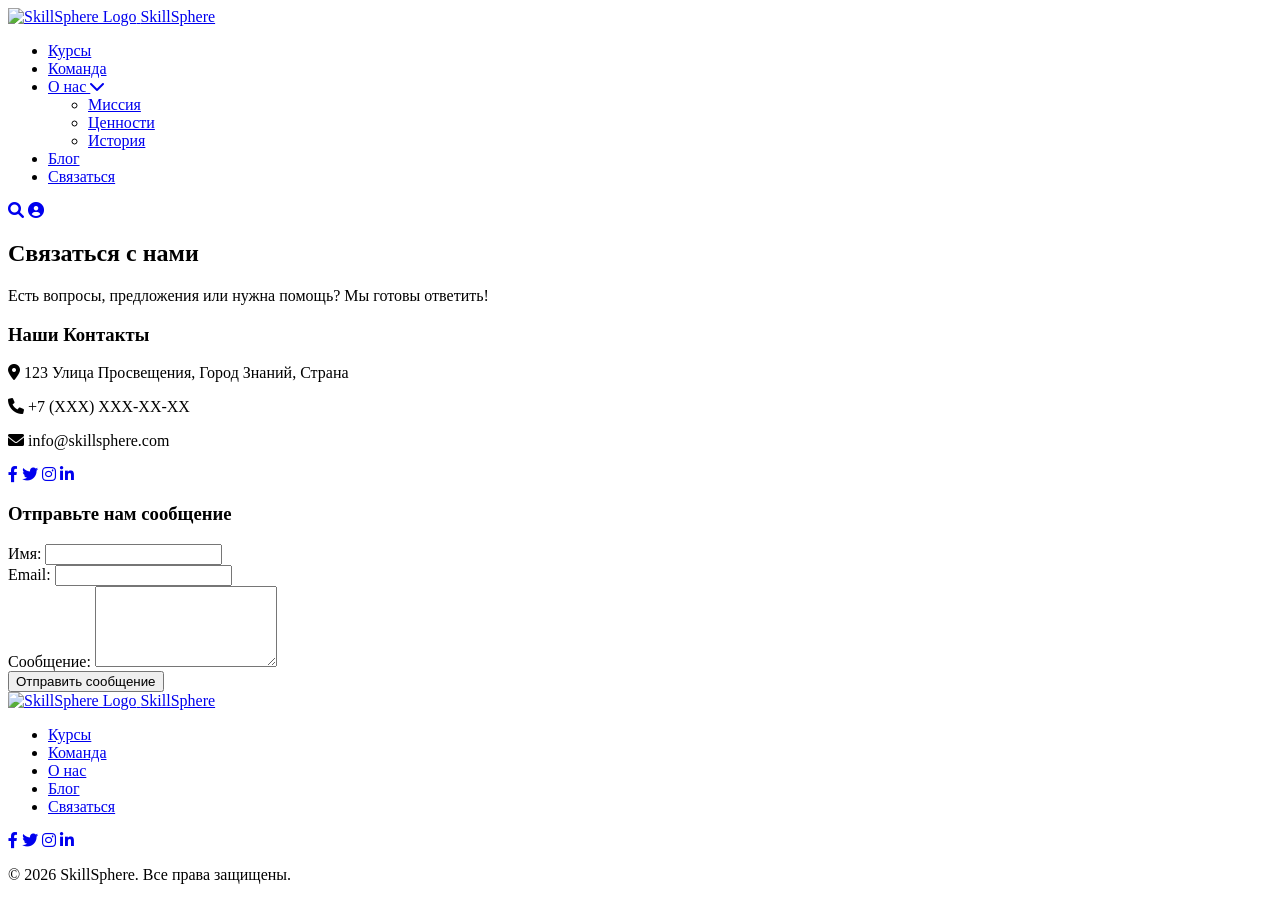
==== contact.html @ 9352e116 "Rename contact.html.txt to contact.html" ====
<!DOCTYPE html>
<html lang="ru">
<head>
    <meta charset="UTF-8">
    <meta name="viewport" content="width=device-width, initial-scale=1.0">
    <title>Связаться - SkillSphere</title>
    <link rel="stylesheet" href="style.css">
    <link rel="preconnect" href="https://fonts.googleapis.com">
    <link rel="preconnect" href="https://fonts.gstatic.com" crossorigin>
    <link href="https://fonts.googleapis.com/css2?family=Montserrat:wght@400;500;600;700&display=swap" rel="stylesheet">
    <link rel="stylesheet" href="https://cdnjs.cloudflare.com/ajax/libs/font-awesome/6.0.0-beta3/css/all.min.css">
</head>
<body>
    <header class="header">
        <div class="container">
            <a href="index.html" class="logo">
                <img src="https://i.imgur.com/G9CjH9l.png" alt="SkillSphere Logo">
                <span>SkillSphere</span>
            </a>
            <nav class="nav">
                <ul class="nav-list">
                    <li><a href="courses.html">Курсы</a></li>
                    <li><a href="team.html">Команда</a></li>
                    <li class="dropdown">
                        <a href="#" class="dropdown-toggle">О нас <i class="fas fa-chevron-down"></i></a>
                        <ul class="dropdown-menu">
                            <li><a href="#">Миссия</a></li>
                            <li><a href="#">Ценности</a></li>
                            <li><a href="#">История</a></li>
                        </ul>
                    </li>
                    <li><a href="#">Блог</a></li>
                    <li><a href="contact.html" class="active">Связаться</a></li>
                </ul>
            </nav>
            <div class="header-actions">
                <a href="#" class="btn-icon"><i class="fas fa-search"></i></a>
                <a href="#" class="btn-icon"><i class="fas fa-user-circle"></i></a>
            </div>
        </div>
    </header>

    <main>
        <section class="page-hero bg-light-gray">
            <div class="container">
                <h1>Связаться с нами</h1>
                <p class="subtitle">Есть вопросы, предложения или нужна помощь? Мы готовы ответить!</p>
            </div>
        </section>

        <section class="contact-section section-padding">
            <div class="container">
                <div class="contact-grid">
                    <div class="contact-info">
                        <h3>Наши Контакты</h3>
			<p><i class="fas fa-map-marker-alt"></i> 123 Улица Просвещения, Город Знаний, Страна</p>
                        <p><i class="fas fa-phone"></i> +7 (XXX) XXX-XX-XX</p>
                        <p><i class="fas fa-envelope"></i> info@skillsphere.com</p>
                        <div class="social-links">
                            <a href="#"><i class="fab fa-facebook-f"></i></a>
                            <a href="#"><i class="fab fa-twitter"></i></a>
                            <a href="#"><i class="fab fa-instagram"></i></a>
                            <a href="#"><i class="fab fa-linkedin-in"></i></a>
                        </div>
                    </div>
                    <div class="contact-form-wrapper">
                        <h3>Отправьте нам сообщение</h3>
                        <form class="contact-form">
                            <div class="form-group">
                                <label for="name">Имя:</label>
                                <input type="text" id="name" name="name" required>
                            </div>
                            <div class="form-group">
                                <label for="email">Email:</label>
                                <input type="email" id="email" name="email" required>
                            </div>
                            <div class="form-group">
                                <label for="message">Сообщение:</label>
                                <textarea id="message" name="message" rows="5" required></textarea>
                            </div>
                            <button type="submit" class="btn btn-primary">Отправить сообщение</button>
                        </form>
                    </div>
                </div>
            </div>
        </section>
    </main>

    <footer class="footer">
        <div class="container">
            <div class="footer-top">
                <a href="index.html" class="logo">
                    <img src="https://i.imgur.com/G9CjH9l.png" alt="SkillSphere Logo">
                    <span>SkillSphere</span>
                </a>
                <nav class="footer-nav">
                    <ul>
                        <li><a href="courses.html">Курсы</a></li>
                        <li><a href="team.html">Команда</a></li>
                        <li><a href="#">О нас</a></li>
                        <li><a href="#">Блог</a></li>
                        <li><a href="contact.html">Связаться</a></li>
                    </ul>
                </nav>
                <div class="social-links">
                    <a href="#"><i class="fab fa-facebook-f"></i></a>
                    <a href="#"><i class="fab fa-twitter"></i></a>
                    <a href="#"><i class="fab fa-instagram"></i></a>
                    <a href="#"><i class="fab fa-linkedin-in"></i></a>
                </div>
            </div>
            <div class="footer-bottom">
                <p>&copy; 2026 SkillSphere. Все права защищены.</p>
            </div>
        </div>
    </footer>

    <script src="script.js"></script>
</body>
</html>
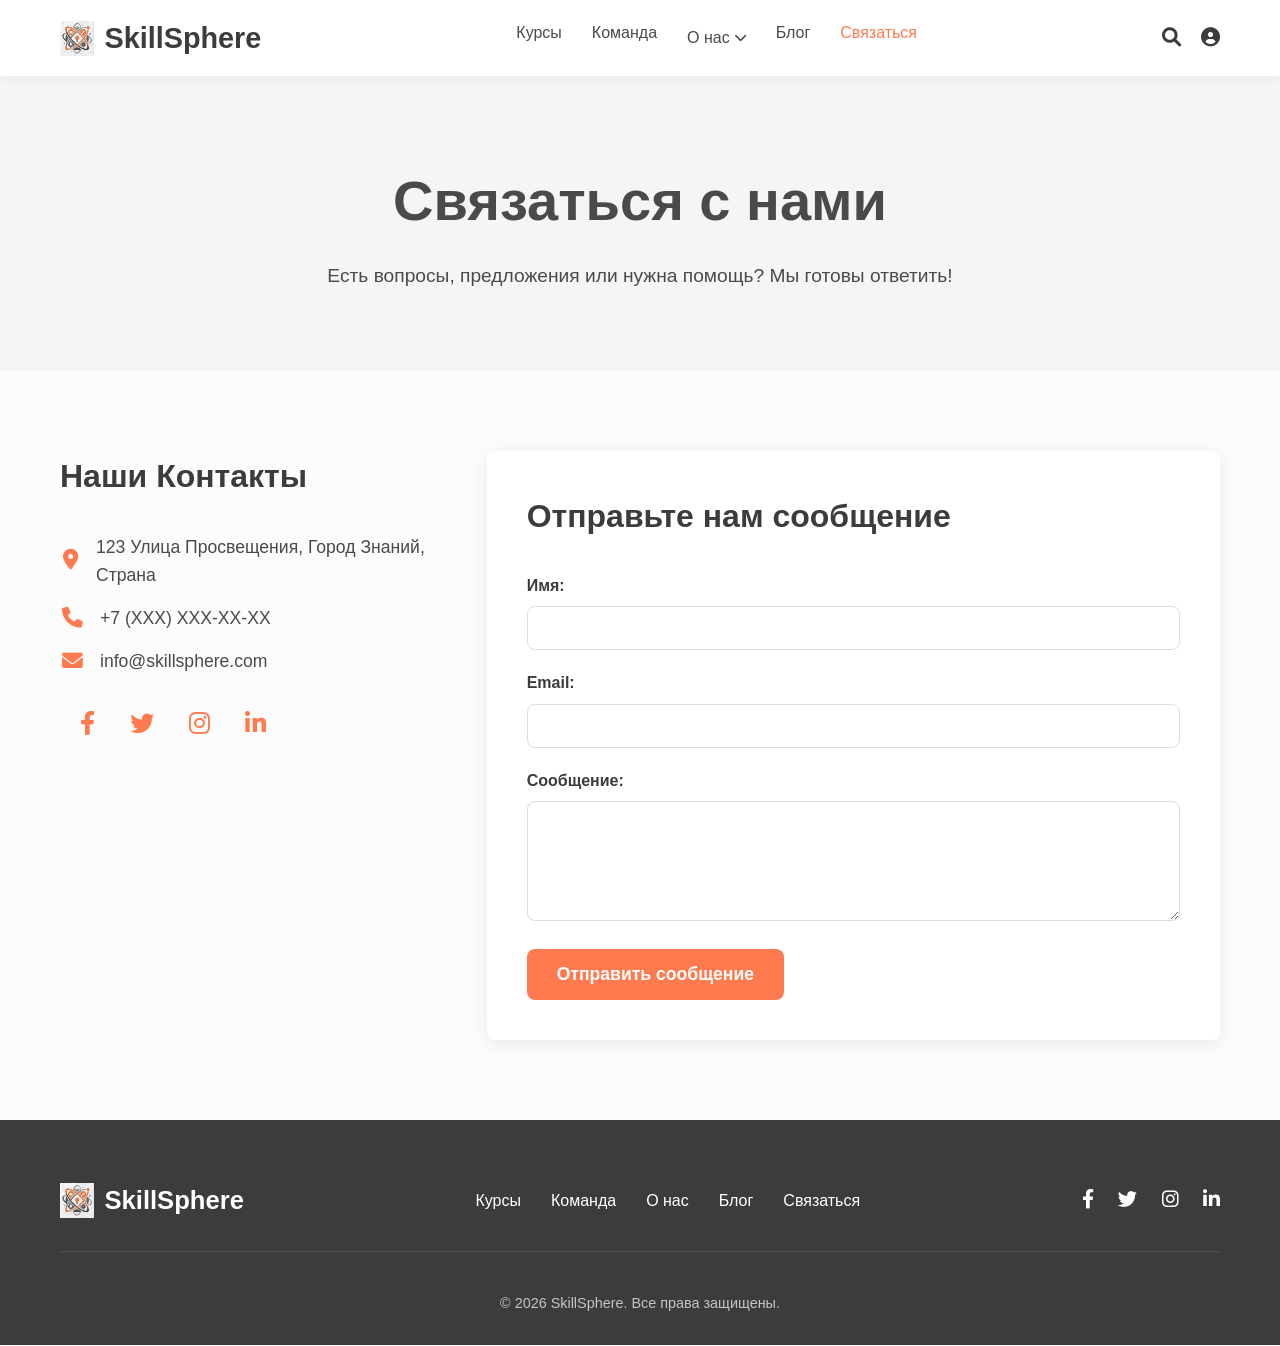
==== commit bba63cb3: "Update contact.html" ====
--- a/contact.html
+++ b/contact.html
@@ -14,7 +14,7 @@
     <header class="header">
         <div class="container">
             <a href="index.html" class="logo">
-                <img src="https://i.imgur.com/G9CjH9l.png" alt="SkillSphere Logo">
+                <img src="assets/logo.png" alt="SkillSphere Logo">
                 <span>SkillSphere</span>
             </a>
             <nav class="nav">
@@ -90,7 +90,7 @@
         <div class="container">
             <div class="footer-top">
                 <a href="index.html" class="logo">
-                    <img src="https://i.imgur.com/G9CjH9l.png" alt="SkillSphere Logo">
+                    <img src="assets/logo.png" alt="SkillSphere Logo">
                     <span>SkillSphere</span>
                 </a>
                 <nav class="footer-nav">
--- a/style.css
+++ b/style.css
@@ -0,0 +1,842 @@
+/* Переменные фирменного стиля */
+:root {
+    --primary-color: #FF7B4F; /* Оранжевый из макета */
+    --secondary-color: #3C3C3C; /* Темно-серый из макета */
+    --text-color: #4A4A4A;
+    --light-gray: #F5F5F5;
+    --white-color: #ffffff;
+    --border-radius: 8px;
+    --transition-speed: 0.3s;
+}
+
+/* Общий сброс стилей и базовые настройки */
+* {
+    box-sizing: border-box;
+    margin: 0;
+    padding: 0;
+}
+
+html {
+    scroll-behavior: smooth;
+}
+
+body {
+    font-family: 'Montserrat', sans-serif;
+    line-height: 1.6;
+    color: var(--text-color);
+    background-color: #fcfcfc;
+}
+
+a {
+    text-decoration: none;
+    color: inherit;
+}
+
+ul {
+    list-style: none;
+}
+
+img {
+    max-width: 100%;
+    height: auto;
+    display: block;
+}
+
+/* Контейнер для центрирования контента */
+.container {
+    max-width: 1200px;
+    margin: 0 auto;
+    padding: 0 20px;
+}
+
+/* Общие секции и заголовки */
+.section-padding {
+    padding: 80px 0;
+}
+
+.section-header {
+    display: flex;
+    justify-content: space-between;
+    align-items: center;
+    margin-bottom: 40px;
+}
+
+.section-header h2,
+h2 {
+    font-size: 2.5rem;
+    color: var(--secondary-color);
+    font-weight: 700;
+}
+
+.subtitle {
+    font-size: 1.3rem;
+    color: var(--text-color);
+    margin-top: 15px;
+}
+
+/* Кнопки */
+.btn {
+    display: inline-block;
+    padding: 12px 25px;
+    border-radius: var(--border-radius);
+    font-weight: 600;
+    text-align: center;
+    transition: all var(--transition-speed) ease;
+    cursor: pointer;
+    border: none;
+}
+
+.btn-primary {
+    background-color: var(--primary-color);
+    color: var(--white-color);
+}
+
+.btn-primary:hover {
+    background-color: #e66a3d; /* Чуть темнее оранжевый */
+    transform: translateY(-2px);
+    box-shadow: 0 5px 15px rgba(0, 0, 0, 0.1);
+}
+
+.btn-icon {
+    font-size: 1.2rem;
+    color: var(--secondary-color);
+    transition: color var(--transition-speed) ease;
+}
+
+.btn-icon:hover {
+    color: var(--primary-color);
+}
+
+.arrow-btn {
+    background-color: var(--light-gray);
+    border: 1px solid #ddd;
+    width: 40px;
+    height: 40px;
+    border-radius: 50%;
+    display: inline-flex;
+    justify-content: center;
+    align-items: center;
+    margin-left: 10px;
+    cursor: pointer;
+    transition: background-color var(--transition-speed) ease, color var(--transition-speed) ease;
+    color: var(--secondary-color);
+}
+
+.arrow-btn:hover {
+    background-color: var(--primary-color);
+    color: var(--white-color);
+}
+
+/* Шапка сайта */
+.header {
+    background-color: var(--white-color);
+    padding: 15px 0;
+    box-shadow: 0 2px 10px rgba(0, 0, 0, 0.05);
+    position: sticky;
+    top: 0;
+    z-index: 1000;
+}
+
+.header .container {
+    display: flex;
+    justify-content: space-between;
+    align-items: center;
+}
+
+.logo {
+    display: flex;
+    align-items: center;
+    font-size: 1.8rem;
+    font-weight: 700;
+    color: var(--secondary-color);
+}
+
+.logo img {
+    height: 35px;
+    margin-right: 10px;
+}
+
+.nav-list {
+    display: flex;
+}
+
+.nav-list li {
+    position: relative;
+    margin-left: 30px;
+}
+
+.nav-list a {
+    color: var(--text-color);
+    font-weight: 500;
+    padding: 5px 0;
+    transition: color var(--transition-speed) ease;
+}
+
+.nav-list a.active,
+.nav-list a:hover {
+    color: var(--primary-color);
+}
+
+/* Выпадающее меню */
+.dropdown-toggle {
+    display: flex;
+    align-items: center;
+}
+.dropdown-toggle i {
+    margin-left: 5px;
+    font-size: 0.8em;
+    transition: transform var(--transition-speed) ease;
+}
+
+.dropdown-menu {
+    position: absolute;
+    top: 100%;
+    left: 0;
+    background-color: var(--white-color);
+    box-shadow: 0 4px 15px rgba(0, 0, 0, 0.1);
+    border-radius: var(--border-radius);
+    min-width: 160px;
+    opacity: 0;
+    visibility: hidden;
+    transform: translateY(10px);
+    transition: opacity var(--transition-speed) ease, transform var(--transition-speed) ease, visibility var(--transition-speed) ease;
+    padding: 10px 0;
+    z-index: 1001;
+}
+
+.dropdown:hover .dropdown-menu {
+    opacity: 1;
+    visibility: visible;
+    transform: translateY(0);
+}
+.dropdown:hover .dropdown-toggle i {
+    transform: rotate(180deg);
+}
+
+.dropdown-menu li {
+    margin: 0;
+}
+
+.dropdown-menu a {
+    padding: 10px 20px;
+    display: block;
+    white-space: nowrap;
+    color: var(--text-color);
+}
+
+.dropdown-menu a:hover {
+    background-color: var(--light-gray);
+    color: var(--primary-color);
+}
+
+.header-actions {
+    display: flex;
+    align-items: center;
+}
+.header-actions .btn-icon {
+    margin-left: 20px;
+}
+
+/* Секция Hero */
+.hero {
+    background-color: #fcfcfc;
+    text-align: center;
+    padding: 100px 0;
+}
+
+.hero-content {
+    max-width: 800px;
+    margin: 0 auto;
+}
+
+.hero-logo-animation {
+    width: 150px;
+    height: 150px;
+    margin: 0 auto 30px;
+    display: flex;
+    justify-content: center;
+    align-items: center;
+    opacity: 0; /* Изначально скрыт для анимации */
+    animation: bounceIn 1s ease-out forwards; /* Анимация логотипа */
+}
+
+.hero-logo-animation img {
+    width: 100%;
+    height: 100%;
+    object-fit: contain;
+}
+
+@keyframes bounceIn {
+    0% {
+        opacity: 0;
+        transform: scale(0.3);
+    }
+    50% {
+        opacity: 1;
+        transform: scale(1.05);
+    }
+    70% {
+        transform: scale(0.9);
+    }
+    100% {
+        opacity: 1;
+        transform: scale(1);
+    }
+}
+
+.hero h1 {
+    font-size: 4rem;
+    color: var(--secondary-color);
+    margin-bottom: 15px;
+    font-weight: 700;
+}
+
+.hero .subtitle {
+    font-size: 1.5rem;
+    color: var(--text-color);
+    max-width: 600px;
+    margin: 0 auto;
+}
+
+/* Секция Курсов */
+.course-grid {
+    display: grid;
+    grid-template-columns: repeat(auto-fit, minmax(280px, 1fr));
+    gap: 30px;
+}
+
+.course-card {
+    background-color: var(--white-color);
+    padding: 30px;
+    border-radius: var(--border-radius);
+    box-shadow: 0 4px 15px rgba(0, 0, 0, 0.05);
+    text-align: center;
+    transition: transform var(--transition-speed) ease, box-shadow var(--transition-speed) ease;
+}
+
+.course-card:hover {
+    transform: translateY(-10px);
+    box-shadow: 0 8px 25px rgba(0, 0, 0, 0.1);
+}
+
+.card-icon {
+    width: 80px;
+    height: 80px;
+    background-color: var(--primary-color);
+    border-radius: 50%;
+    display: flex;
+    justify-content: center;
+    align-items: center;
+    margin: 0 auto 20px;
+    font-size: 2.5rem;
+    color: var(--white-color);
+}
+
+.course-card h3 {
+    font-size: 1.4rem;
+    color: var(--secondary-color);
+    margin-bottom: 10px;
+}
+
+/* Секция Преподавателей */
+.bg-light-gray {
+    background-color: var(--light-gray);
+}
+
+.teacher-grid {
+    display: grid;
+    grid-template-columns: repeat(auto-fit, minmax(250px, 1fr));
+    gap: 30px;
+}
+
+.teacher-card {
+    background-color: var(--white-color);
+    padding: 25px;
+    border-radius: var(--border-radius);
+    box-shadow: 0 4px 15px rgba(0, 0, 0, 0.05);
+    text-align: center;
+    transition: transform var(--transition-speed) ease, box-shadow var(--transition-speed) ease;
+}
+
+.teacher-card:hover {
+    transform: translateY(-10px);
+    box-shadow: 0 8px 25px rgba(0, 0, 0, 0.1);
+}
+
+.teacher-card img {
+    width: 120px;
+    height: 120px;
+    border-radius: 50%;
+    object-fit: cover;
+    margin: 0 auto 15px;
+    border: 4px solid var(--primary-color);
+}
+
+.teacher-card h3 {
+    font-size: 1.3rem;
+    color: var(--secondary-color);
+    margin-bottom: 5px;
+}
+
+.teacher-card p {
+    color: var(--text-color);
+    font-size: 0.95rem;
+}
+
+/* Секция Портфолио */
+.portfolio-grid {
+    display: grid;
+    grid-template-columns: repeat(auto-fit, minmax(250px, 1fr));
+    gap: 20px;
+}
+
+.portfolio-item {
+    overflow: hidden;
+    border-radius: var(--border-radius);
+    box-shadow: 0 4px 15px rgba(0, 0, 0, 0.05);
+    transition: transform var(--transition-speed) ease, box-shadow var(--transition-speed) ease;
+}
+
+.portfolio-item:hover {
+    transform: scale(1.03);
+    box-shadow: 0 8px 25px rgba(0, 0, 0, 0.1);
+}
+
+.portfolio-item img {
+    width: 100%;
+    height: 200px;
+    object-fit: cover;
+    display: block;
+}
+
+/* Секция CTA (Call to Action) */
+.cta-section {
+    background-color: var(--secondary-color);
+    color: var(--white-color);
+    padding: 80px 0;
+    text-align: center;
+    background-image: url('https://i.imgur.com/G9CjH9l.png'); /* Изображение для фона, если нужно */
+    background-size: cover;
+    background-position: center;
+    position: relative;
+    z-index: 1;
+}
+
+.cta-section::before {
+    content: '';
+    position: absolute;
+    top: 0;
+    left: 0;
+    width: 100%;
+    height: 100%;
+    background-color: rgba(0, 0, 0, 0.6); /* Темный оверлей для читаемости текста */
+    z-index: -1;
+}
+
+.cta-section h3 {
+    font-size: 2.5rem;
+    margin-bottom: 30px;
+    font-weight: 700;
+}
+
+/* Секция FAQ (Аккордеон) */
+.accordion-item {
+    background-color: var(--white-color);
+    border: 1px solid #eee;
+    border-radius: var(--border-radius);
+    margin-bottom: 15px;
+    overflow: hidden;
+    box-shadow: 0 2px 10px rgba(0, 0, 0, 0.03);
+}
+
+.accordion-header {
+    width: 100%;
+    background-color: var(--white-color);
+    padding: 20px 25px;
+    font-size: 1.15rem;
+    font-weight: 600;
+    color: var(--secondary-color);
+    text-align: left;
+    border: none;
+    cursor: pointer;
+    display: flex;
+    justify-content: space-between;
+    align-items: center;
+    transition: background-color var(--transition-speed) ease;
+}
+
+.accordion-header:hover {
+    background-color: var(--light-gray);
+}
+
+.accordion-header::after {
+    content: '\002B'; /* Знак плюс */
+    font-size: 1.5rem;
+    color: var(--primary-color);
+    transition: transform var(--transition-speed) ease;
+}
+
+.accordion-header.active::after {
+    content: '\2212'; /* Знак минус */
+    transform: rotate(0deg);
+}
+
+.accordion-content {
+    padding: 0 25px;
+    max-height: 0;
+    overflow: hidden;
+    transition: max-height var(--transition-speed) ease-out, padding var(--transition-speed) ease-out;
+    color: var(--text-color);
+}
+
+.accordion-content.active {
+    max-height: 200px; /* Достаточно для большинства ответов, можно увеличить */
+    padding: 15px 25px 25px;
+}
+
+/* Футер */
+.footer {
+    background-color: var(--secondary-color);
+    color: var(--white-color);
+    padding: 60px 0 30px;
+}
+
+.footer-top {
+    display: flex;
+    justify-content: space-between;
+    align-items: center;
+    margin-bottom: 40px;
+    padding-bottom: 30px;
+    border-bottom: 1px solid rgba(255, 255, 255, 0.1);
+}
+
+.footer .logo {
+    color: var(--white-color);
+    font-size: 1.6rem;
+}
+
+.footer-nav ul {
+    display: flex;
+}
+
+.footer-nav li {
+    margin-left: 30px;
+}
+
+.footer-nav a {
+    color: var(--white-color);
+    transition: color var(--transition-speed) ease;
+}
+
+.footer-nav a:hover {
+    color: var(--primary-color);
+}
+
+.social-links a {
+    font-size: 1.2rem;
+    color: var(--white-color);
+    margin-left: 20px;
+    transition: color var(--transition-speed) ease;
+}
+
+.social-links a:hover {
+    color: var(--primary-color);
+}
+
+.footer-bottom {
+    text-align: center;
+    font-size: 0.9rem;
+    opacity: 0.7;
+    margin-top: 20px;
+}
+
+/* Стили для внутренних страниц (Page Hero) */
+.page-hero {
+    background-color: var(--light-gray);
+    padding: 80px 0;
+    text-align: center;
+}
+
+.page-hero h1 {
+    font-size: 3.5rem;
+    margin-bottom: 15px;
+}
+
+.page-hero .subtitle {
+    font-size: 1.2rem;
+    max-width: 800px;
+    margin: 0 auto;
+}
+
+/* Стили для страницы "Курсы" */
+.search-bar {
+    display: flex;
+    justify-content: center;
+    margin-top: 40px;
+    max-width: 600px;
+    margin-left: auto;
+    margin-right: auto;
+    background-color: var(--white-color);
+    border-radius: var(--border-radius);
+    box-shadow: 0 4px 15px rgba(0, 0, 0, 0.05);
+    overflow: hidden;
+}
+
+.search-bar input {
+    flex-grow: 1;
+    border: none;
+    padding: 15px 20px;
+    font-size: 1rem;
+    outline: none;
+}
+
+.search-bar button {
+    background-color: var(--primary-color);
+    color: var(--white-color);
+    border: none;
+    padding: 15px 20px;
+    cursor: pointer;
+    font-size: 1.2rem;
+    transition: background-color var(--transition-speed) ease;
+}
+
+.search-bar button:hover {
+    background-color: #e66a3d;
+}
+
+.course-card.detailed-card {
+    display: flex;
+    flex-direction: column;
+    justify-content: space-between;
+    text-align: left;
+}
+
+.course-card.detailed-card h3 {
+    margin-top: 15px;
+    margin-bottom: 10px;
+}
+
+.course-card.detailed-card p {
+    font-size: 0.95rem;
+    color: #666;
+    margin-bottom: 20px;
+    flex-grow: 1; /* Позволяет параграфу занимать доступное пространство */
+}
+
+.course-card.detailed-card .btn {
+    width: fit-content;
+    margin-top: auto; /* Прижимает кнопку к низу карточки */
+}
+
+
+/* Стили для страницы "Контакты" */
+.contact-grid {
+    display: grid;
+    grid-template-columns: 1fr 2fr;
+    gap: 60px;
+    align-items: flex-start;
+}
+
+.contact-info h3,
+.contact-form-wrapper h3 {
+    font-size: 2rem;
+    color: var(--secondary-color);
+    margin-bottom: 30px;
+}
+
+.contact-info p {
+    margin-bottom: 15px;
+    display: flex;
+    align-items: center;
+    font-size: 1.1rem;
+}
+
+.contact-info p i {
+    margin-right: 15px;
+    color: var(--primary-color);
+    font-size: 1.3rem;
+    width: 25px; /* Фиксированная ширина для выравнивания иконок */
+    text-align: center;
+}
+
+.contact-info .social-links {
+    margin-top: 30px;
+    display: flex;
+    gap: 15px;
+}
+.contact-info .social-links a {
+    color: var(--primary-color);
+    font-size: 1.5rem;
+}
+
+.contact-form-wrapper {
+    background-color: var(--white-color);
+    padding: 40px;
+    border-radius: var(--border-radius);
+    box-shadow: 0 4px 20px rgba(0, 0, 0, 0.08);
+}
+
+.contact-form .form-group {
+    margin-bottom: 20px;
+}
+
+.contact-form label {
+    display: block;
+    margin-bottom: 8px;
+    font-weight: 600;
+    color: var(--secondary-color);
+}
+
+.contact-form input[type="text"],
+.contact-form input[type="email"],
+.contact-form textarea {
+    width: 100%;
+    padding: 12px 15px;
+    border: 1px solid #ddd;
+    border-radius: var(--border-radius);
+    font-size: 1rem;
+    transition: border-color var(--transition-speed) ease, box-shadow var(--transition-speed) ease;
+}
+
+.contact-form input:focus,
+.contact-form textarea:focus {
+    border-color: var(--primary-color);
+    box-shadow: 0 0 0 3px rgba(255, 123, 79, 0.2);
+    outline: none;
+}
+
+.contact-form textarea {
+    resize: vertical;
+    min-height: 120px;
+}
+
+.contact-form .btn-primary {
+    width: auto;
+    padding: 15px 30px;
+    font-size: 1.1rem;
+}
+
+
+/* Адаптивность */
+@media (max-width: 992px) {
+    .header .container {
+        flex-wrap: wrap;
+        justify-content: center;
+    }
+    .logo {
+        flex-basis: 100%;
+        justify-content: center;
+        margin-bottom: 15px;
+    }
+    .nav {
+        order: 3; /* Смещение навигации ниже */
+        flex-basis: 100%;
+        margin-top: 15px;
+    }
+    .nav-list {
+        flex-direction: column;
+        align-items: center;
+        width: 100%;
+    }
+    .nav-list li {
+        margin: 10px 0;
+    }
+    .dropdown-menu {
+        position: static; /* На мобильных меню становится статичным */
+        box-shadow: none;
+        border-radius: 0;
+        opacity: 1;
+        visibility: visible;
+        transform: translateY(0);
+        max-height: 0; /* Управляем видимостью через max-height */
+        overflow: hidden;
+        transition: max-height var(--transition-speed) ease-out;
+        padding: 0;
+        background-color: transparent;
+        border-top: 1px solid rgba(0, 0, 0, 0.05);
+        border-bottom: 1px solid rgba(0, 0, 0, 0.05);
+    }
+    .dropdown.active .dropdown-menu { /* .active класс для JS */
+         max-height: 150px; /* Достаточно для 3-4 пунктов меню */
+         padding: 10px 0;
+    }
+    .dropdown-menu a {
+        padding: 8px 15px;
+        text-align: center;
+    }
+    .dropdown-toggle i {
+         display: inline-block; /* Показываем стрелку */
+    }
+    .header-actions {
+        order: 2; /* Действия справа от лого */
+        flex-basis: auto;
+        margin-left: auto;
+    }
+
+    .hero h1 {
+        font-size: 3rem;
+    }
+    .hero .subtitle {
+        font-size: 1.2rem;
+    }
+
+    .section-header {
+        flex-direction: column;
+        text-align: center;
+        margin-bottom: 30px;
+    }
+    .section-header h2 {
+        font-size: 2rem;
+        margin-bottom: 15px;
+    }
+    .carousel-nav {
+        margin-top: 15px;
+    }
+
+    .footer-top {
+        flex-direction: column;
+        text-align: center;
+    }
+    .footer .logo {
+        margin-bottom: 20px;
+    }
+    .footer-nav ul {
+        flex-direction: column;
+        margin-bottom: 20px;
+    }
+    .footer-nav li {
+        margin: 10px 0;
+    }
+    .social-links {
+        margin-top: 10px;
+        justify-content: center;
+    }
+    .social-links a {
+        margin: 0 10px;
+    }
+
+    .contact-grid {
+        grid-template-columns: 1fr; /* Стек для контактной информации и формы */
+        gap: 40px;
+    }
+}
+
+@media (max-width: 576px) {
+    .section-padding {
+        padding: 50px 0;
+    }
+    .hero h1 {
+        font-size: 2.2rem;
+    }
+    .hero .subtitle {
+        font-size: 1rem;
+    }
+    .section-header h2,
+    h2 {
+        font-size: 1.8rem;
+    }
+    .cta-section h3 {
+        font-size: 1.8rem;
+    }
+}
+
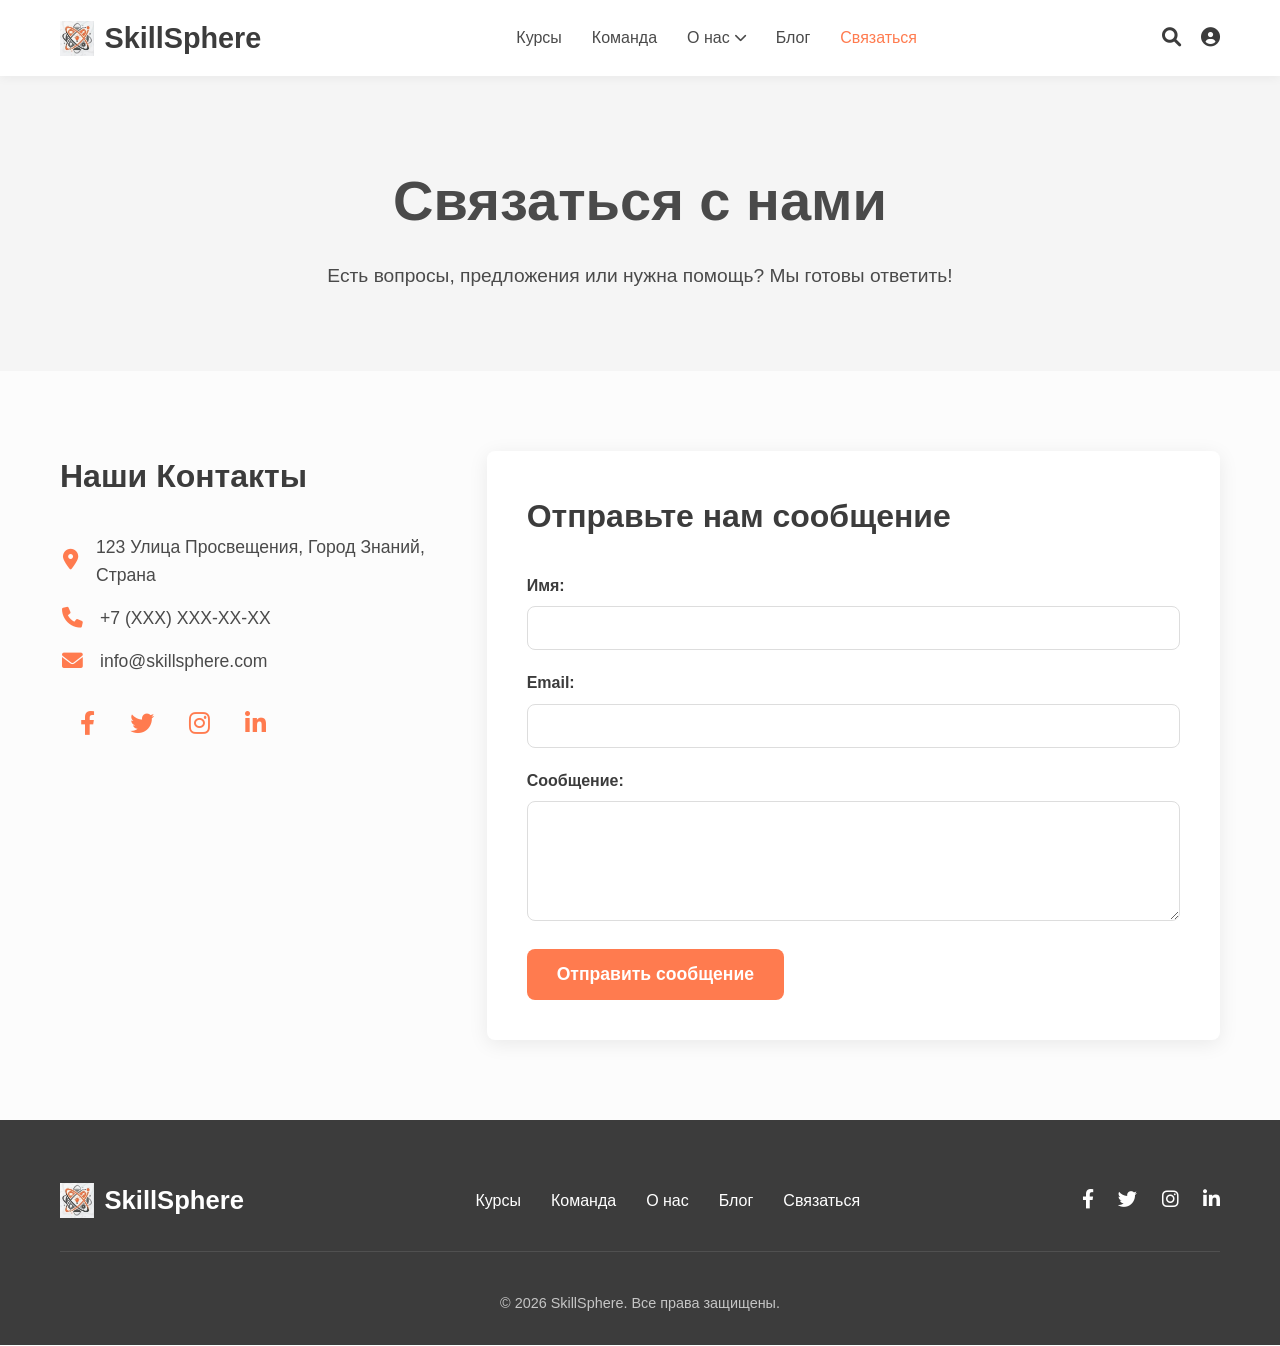
==== commit 7671350a: "Update contact.html" ====
--- a/contact.html
+++ b/contact.html
@@ -35,7 +35,7 @@
             </nav>
             <div class="header-actions">
                 <a href="#" class="btn-icon"><i class="fas fa-search"></i></a>
-                <a href="#" class="btn-icon"><i class="fas fa-user-circle"></i></a>
+                <a href="profile.html" class="btn-icon"><i class="fas fa-user-circle"></i></a>
             </div>
         </div>
     </header>
--- a/style.css
+++ b/style.css
@@ -158,11 +158,14 @@
 
 .nav-list {
     display: flex;
+    align-items: center; /* Выравнивает все LI по вертикали */
 }
 
 .nav-list li {
     position: relative;
     margin-left: 30px;
+    display: flex;
+    align-items: center; /* Центрируем содержимое внутри LI */
 }
 
 .nav-list a {
@@ -170,6 +173,10 @@
     font-weight: 500;
     padding: 5px 0;
     transition: color var(--transition-speed) ease;
+    
+    display: flex;
+    align-items: center; /* Это выровняет текст "О нас" и стрелочку */
+    line-height: 1;      /* Убираем лишние отступы строк */
 }
 
 .nav-list a.active,
@@ -178,10 +185,13 @@
 }
 
 /* Выпадающее меню */
-.dropdown-toggle {
-    display: flex;
-    align-items: center;
-}
+.dropdown-toggle i {
+    margin-left: 5px;
+    font-size: 0.8em;
+    display: inline-block;
+    vertical-align: middle; /* Дополнительная страховка */
+}
+
 .dropdown-toggle i {
     margin-left: 5px;
     font-size: 0.8em;
@@ -415,7 +425,6 @@
     color: var(--white-color);
     padding: 80px 0;
     text-align: center;
-    background-image: url('https://i.imgur.com/G9CjH9l.png'); /* Изображение для фона, если нужно */
     background-size: cover;
     background-position: center;
     position: relative;
